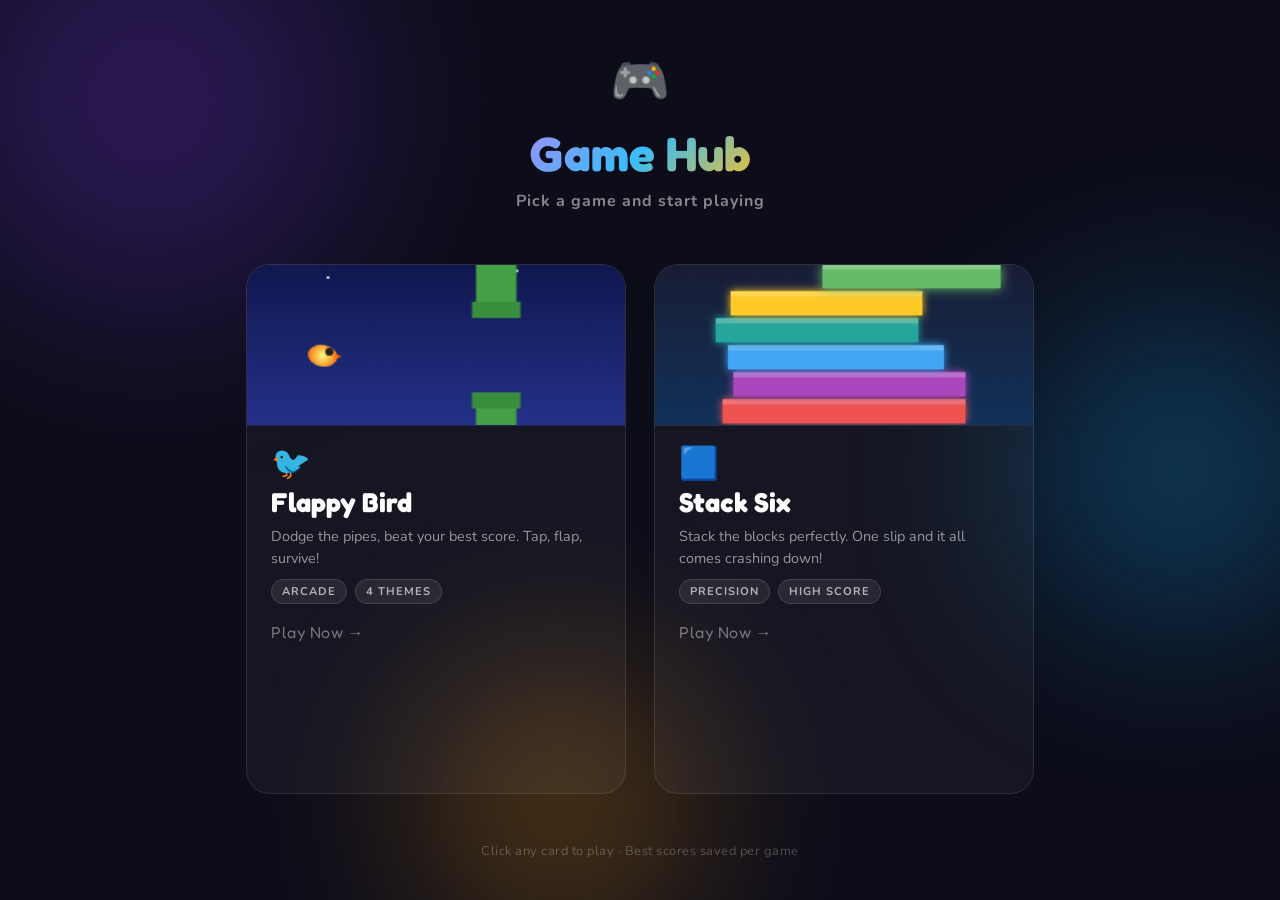
==== index.html @ b2e3699b "Initial game checkin" ====
<!DOCTYPE html>
<html lang="en">

<head>
  <meta charset="UTF-8" />
  <meta name="viewport" content="width=device-width, initial-scale=1.0" />
  <title>Game Hub</title>
  <meta name="description" content="Play Flappy Bird and Stack — two addictive browser games." />
  <link rel="preconnect" href="https://fonts.googleapis.com" />
  <link rel="preconnect" href="https://fonts.gstatic.com" crossorigin />
  <link href="https://fonts.googleapis.com/css2?family=Fredoka+One&family=Nunito:wght@400;700;900&display=swap"
    rel="stylesheet" />
  <link rel="stylesheet" href="menu.css" />
</head>

<body>
  <div class="bg-orbs">
    <div class="orb orb1"></div>
    <div class="orb orb2"></div>
    <div class="orb orb3"></div>
  </div>

  <div class="page">
    <header class="site-header">
      <div class="logo-mark">🎮</div>
      <h1 class="site-title">Game Hub</h1>
      <p class="site-subtitle">Pick a game and start playing</p>
    </header>

    <main class="game-grid">

      <!-- Flappy Bird Card -->
      <a href="flappy.html" class="game-card" id="card-flappy">
        <div class="card-glow flappy-glow"></div>
        <div class="card-preview flappy-preview">
          <canvas id="flappy-preview-canvas" width="280" height="160"></canvas>
        </div>
        <div class="card-body">
          <div class="card-icon">🐦</div>
          <h2 class="card-title">Flappy Bird</h2>
          <p class="card-desc">Dodge the pipes, beat your best score. Tap, flap, survive!</p>
          <div class="card-tags">
            <span class="tag">Arcade</span>
            <span class="tag">4 Themes</span>
          </div>
          <div class="card-cta">Play Now →</div>
        </div>
      </a>

      <!-- Stack Card -->
      <a href="stack.html" class="game-card" id="card-stack">
        <div class="card-glow stack-glow"></div>
        <div class="card-preview stack-preview">
          <canvas id="stack-preview-canvas" width="280" height="160"></canvas>
        </div>
        <div class="card-body">
          <div class="card-icon">🟦</div>
          <h2 class="card-title">Stack Six</h2>
          <p class="card-desc">Stack the blocks perfectly. One slip and it all comes crashing down!</p>
          <div class="card-tags">
            <span class="tag">Precision</span>
            <span class="tag">High Score</span>
          </div>
          <div class="card-cta">Play Now →</div>
        </div>
      </a>

    </main>

    <footer class="site-footer">
      <p>Click any card to play · Best scores saved per game</p>
    </footer>
  </div>

  <script>
    // ── Animated preview: Flappy Bird ──────────────────────────
    (function () {
      const c = document.getElementById('flappy-preview-canvas');
      const ctx = c.getContext('2d');
      const W = c.width, H = c.height;
      let t = 0;
      const pipes = [{ x: 220, gap: 55, topH: 60 }, { x: 370, gap: 55, topH: 90 }];
      const birdY = { val: H / 2 - 10 };

      function drawF() {
        t += 0.04;
        ctx.clearRect(0, 0, W, H);
        const sky = ctx.createLinearGradient(0, 0, 0, H);
        sky.addColorStop(0, '#0c1445'); sky.addColorStop(1, '#283593');
        ctx.fillStyle = sky; ctx.fillRect(0, 0, W, H);
        ctx.fillStyle = '#fff';
        [[20, 15], [60, 30], [120, 10], [200, 25], [250, 8]].forEach(([x, y]) => {
          ctx.beginPath(); ctx.arc(x, y, 1, 0, Math.PI * 2); ctx.fill();
        });
        for (const p of pipes) {
          p.x -= 1.2;
          if (p.x < -40) { p.x = W + 40; p.topH = 40 + Math.random() * 60; }
          ctx.fillStyle = '#43a047';
          ctx.fillRect(p.x, 0, 30, p.topH);
          ctx.fillRect(p.x, p.topH + p.gap, 30, H - p.topH - p.gap - 20);
          ctx.fillStyle = '#388e3c';
          ctx.fillRect(p.x - 3, p.topH - 12, 36, 12);
          ctx.fillRect(p.x - 3, p.topH + p.gap, 36, 12);
        }
        ctx.fillStyle = '#388e3c'; ctx.fillRect(0, H - 20, W, 20);
        ctx.fillStyle = '#66bb6a'; ctx.fillRect(0, H - 20, W, 5);
        birdY.val = H / 2 - 10 + Math.sin(t) * 18;
        const bd = ctx.createRadialGradient(W * 0.2, birdY.val, 1, W * 0.2, birdY.val, 10);
        bd.addColorStop(0, '#fff176'); bd.addColorStop(1, '#f57f17');
        ctx.fillStyle = bd;
        ctx.beginPath(); ctx.ellipse(W * 0.2, birdY.val, 11, 8, Math.sin(t * 0.5) * 0.2, 0, Math.PI * 2);
        ctx.fill();
        ctx.fillStyle = '#212121'; ctx.beginPath(); ctx.arc(W * 0.2 + 5, birdY.val - 3, 3, 0, Math.PI * 2); ctx.fill();
        ctx.fillStyle = '#ff6f00';
        ctx.beginPath(); ctx.moveTo(W * 0.2 + 9, birdY.val - 1); ctx.lineTo(W * 0.2 + 14, birdY.val); ctx.lineTo(W * 0.2 + 9, birdY.val + 3); ctx.closePath(); ctx.fill();
        requestAnimationFrame(drawF);
      }
      drawF();
    })();

    // ── Animated preview: Stack ────────────────────────────────
    (function () {
      const c = document.getElementById('stack-preview-canvas');
      const ctx = c.getContext('2d');
      const W = c.width, H = c.height;
      const COLORS = ['#ef5350', '#ab47bc', '#42a5f5', '#26a69a', '#ffca28', '#66bb6a'];
      const bh = 18, baseW = 180;
      let movX = 0, movDir = 1;
      const placed = [
        { x: (W - baseW) / 2, w: baseW, col: COLORS[0] },
        { x: (W - baseW) / 2 + 8, w: baseW - 8, col: COLORS[1] },
        { x: (W - baseW) / 2 + 4, w: baseW - 20, col: COLORS[2] },
        { x: (W - baseW) / 2 - 5, w: baseW - 30, col: COLORS[3] },
        { x: (W - baseW) / 2 + 6, w: baseW - 38, col: COLORS[4] },
      ];
      function drawS() {
        movX += movDir * 1.5;
        if (movX > 80 || movX < -60) movDir *= -1;
        ctx.clearRect(0, 0, W, H);
        const bg = ctx.createLinearGradient(0, 0, 0, H);
        bg.addColorStop(0, '#1a1a2e'); bg.addColorStop(1, '#0f3460');
        ctx.fillStyle = bg; ctx.fillRect(0, 0, W, H);
        const startY = H - 20;
        placed.forEach((b, i) => {
          const y = startY - (i + 1) * (bh + 2);
          ctx.fillStyle = b.col; ctx.shadowColor = b.col; ctx.shadowBlur = 6;
          ctx.fillRect(b.x, y, b.w, bh); ctx.shadowBlur = 0;
          ctx.fillStyle = 'rgba(255,255,255,0.2)'; ctx.fillRect(b.x, y, b.w, 4);
        });
        const topBlock = placed[placed.length - 1];
        const movY = startY - (placed.length + 1) * (bh + 2);
        const curW = topBlock.w - 10;
        const curX = topBlock.x + 5 + movX;
        ctx.fillStyle = COLORS[5]; ctx.shadowColor = COLORS[5]; ctx.shadowBlur = 8;
        ctx.fillRect(curX, movY, curW, bh); ctx.shadowBlur = 0;
        ctx.fillStyle = 'rgba(255,255,255,0.2)'; ctx.fillRect(curX, movY, curW, 4);
        ctx.fillStyle = '#0f3460'; ctx.fillRect(0, H - 20, W, 20);
        requestAnimationFrame(drawS);
      }
      drawS();
    })();
  </script>
</body>

</html>
---- menu.css ----
/* ===== Reset & Base ===== */
*,
*::before,
*::after {
    box-sizing: border-box;
    margin: 0;
    padding: 0;
}

body {
    min-height: 100vh;
    font-family: 'Nunito', sans-serif;
    background: #0d0d1a;
    color: #fff;
    overflow-x: hidden;
}

/* ===== Animated background orbs ===== */
.bg-orbs {
    position: fixed;
    inset: 0;
    pointer-events: none;
    z-index: 0;
    overflow: hidden;
}

.orb {
    position: absolute;
    border-radius: 50%;
    filter: blur(80px);
    opacity: 0.35;
    animation: drift 12s ease-in-out infinite alternate;
}

.orb1 {
    width: 500px;
    height: 500px;
    background: radial-gradient(circle, #7c3aed, transparent);
    top: -150px;
    left: -100px;
    animation-delay: 0s;
}

.orb2 {
    width: 400px;
    height: 400px;
    background: radial-gradient(circle, #0ea5e9, transparent);
    top: 30%;
    right: -100px;
    animation-delay: -4s;
}

.orb3 {
    width: 350px;
    height: 350px;
    background: radial-gradient(circle, #f59e0b, transparent);
    bottom: -80px;
    left: 30%;
    animation-delay: -8s;
}

@keyframes drift {
    from {
        transform: translate(0, 0) scale(1);
    }

    to {
        transform: translate(30px, 20px) scale(1.08);
    }
}

/* ===== Page Layout ===== */
.page {
    position: relative;
    z-index: 1;
    min-height: 100vh;
    display: flex;
    flex-direction: column;
    align-items: center;
    padding: 48px 20px 40px;
}

/* ===== Header ===== */
.site-header {
    text-align: center;
    margin-bottom: 52px;
}

.logo-mark {
    font-size: 3rem;
    display: block;
    margin-bottom: 10px;
    animation: bob 3s ease-in-out infinite;
}

@keyframes bob {

    0%,
    100% {
        transform: translateY(0) rotate(-3deg);
    }

    50% {
        transform: translateY(-8px) rotate(3deg);
    }
}

.site-title {
    font-family: 'Fredoka One', cursive;
    font-size: 3rem;
    background: linear-gradient(135deg, #a78bfa, #38bdf8, #fbbf24);
    -webkit-background-clip: text;
    -webkit-text-fill-color: transparent;
    background-clip: text;
    margin-bottom: 8px;
}

.site-subtitle {
    font-size: 1rem;
    color: rgba(255, 255, 255, 0.5);
    font-weight: 700;
    letter-spacing: 1px;
}

/* ===== Game Grid ===== */
.game-grid {
    display: grid;
    grid-template-columns: repeat(auto-fit, minmax(300px, 380px));
    gap: 28px;
    justify-content: center;
    width: 100%;
    max-width: 820px;
    flex: 1;
}

/* ===== Game Card ===== */
.game-card {
    position: relative;
    display: flex;
    flex-direction: column;
    background: rgba(255, 255, 255, 0.04);
    border: 1px solid rgba(255, 255, 255, 0.1);
    border-radius: 24px;
    overflow: hidden;
    text-decoration: none;
    color: inherit;
    transition: transform 0.25s cubic-bezier(0.34, 1.56, 0.64, 1),
        box-shadow 0.25s ease,
        border-color 0.25s ease;
    cursor: pointer;
}

.game-card:hover {
    transform: translateY(-8px) scale(1.02);
    border-color: rgba(255, 255, 255, 0.22);
}

/* Card glow */
.card-glow {
    position: absolute;
    inset: 0;
    opacity: 0;
    transition: opacity 0.3s ease;
    border-radius: 24px;
    pointer-events: none;
}

.game-card:hover .card-glow {
    opacity: 1;
}

.flappy-glow {
    box-shadow: inset 0 0 50px rgba(251, 191, 36, 0.15),
        0 0 40px rgba(251, 191, 36, 0.2);
}

.stack-glow {
    box-shadow: inset 0 0 50px rgba(99, 102, 241, 0.15),
        0 0 40px rgba(99, 102, 241, 0.2);
}

.game-card:hover #card-flappy,
#card-flappy:hover {
    box-shadow: 0 20px 60px rgba(251, 191, 36, 0.25);
}

.game-card:hover #card-stack,
#card-stack:hover {
    box-shadow: 0 20px 60px rgba(99, 102, 241, 0.25);
}

#card-flappy:hover {
    box-shadow: 0 20px 60px rgba(251, 191, 36, 0.3);
}

#card-stack:hover {
    box-shadow: 0 20px 60px rgba(99, 102, 241, 0.3);
}

/* Canvas Preview */
.card-preview {
    width: 100%;
    overflow: hidden;
    border-bottom: 1px solid rgba(255, 255, 255, 0.08);
}

.card-preview canvas {
    display: block;
    width: 100%;
    height: 160px;
    object-fit: cover;
}

.flappy-preview {
    background: #0c1445;
}

.stack-preview {
    background: #1a1a2e;
}

/* Card Body */
.card-body {
    padding: 22px 24px 26px;
    display: flex;
    flex-direction: column;
    gap: 8px;
}

.card-icon {
    font-size: 2rem;
    line-height: 1;
}

.card-title {
    font-family: 'Fredoka One', cursive;
    font-size: 1.7rem;
    color: #fff;
    line-height: 1.1;
}

.card-desc {
    font-size: 0.9rem;
    color: rgba(255, 255, 255, 0.55);
    line-height: 1.5;
}

.card-tags {
    display: flex;
    gap: 8px;
    flex-wrap: wrap;
    margin-top: 2px;
}

.tag {
    font-size: 0.7rem;
    font-weight: 700;
    letter-spacing: 1px;
    text-transform: uppercase;
    padding: 4px 10px;
    border-radius: 50px;
    background: rgba(255, 255, 255, 0.08);
    border: 1px solid rgba(255, 255, 255, 0.12);
    color: rgba(255, 255, 255, 0.65);
}

.card-cta {
    margin-top: 10px;
    font-family: 'Fredoka One', cursive;
    font-size: 1rem;
    letter-spacing: 0.5px;
    color: rgba(255, 255, 255, 0.4);
    transition: color 0.2s, letter-spacing 0.2s;
}

.game-card:hover .card-cta {
    color: #fff;
    letter-spacing: 1.5px;
}

#card-flappy:hover .card-cta {
    color: #fbbf24;
}

#card-stack:hover .card-cta {
    color: #a78bfa;
}

/* ===== Footer ===== */
.site-footer {
    margin-top: 48px;
    font-size: 0.8rem;
    color: rgba(255, 255, 255, 0.25);
    text-align: center;
    letter-spacing: 0.5px;
}

/* ===== Responsive ===== */
@media (max-width: 480px) {
    .site-title {
        font-size: 2.2rem;
    }

    .game-grid {
        grid-template-columns: 1fr;
    }
}
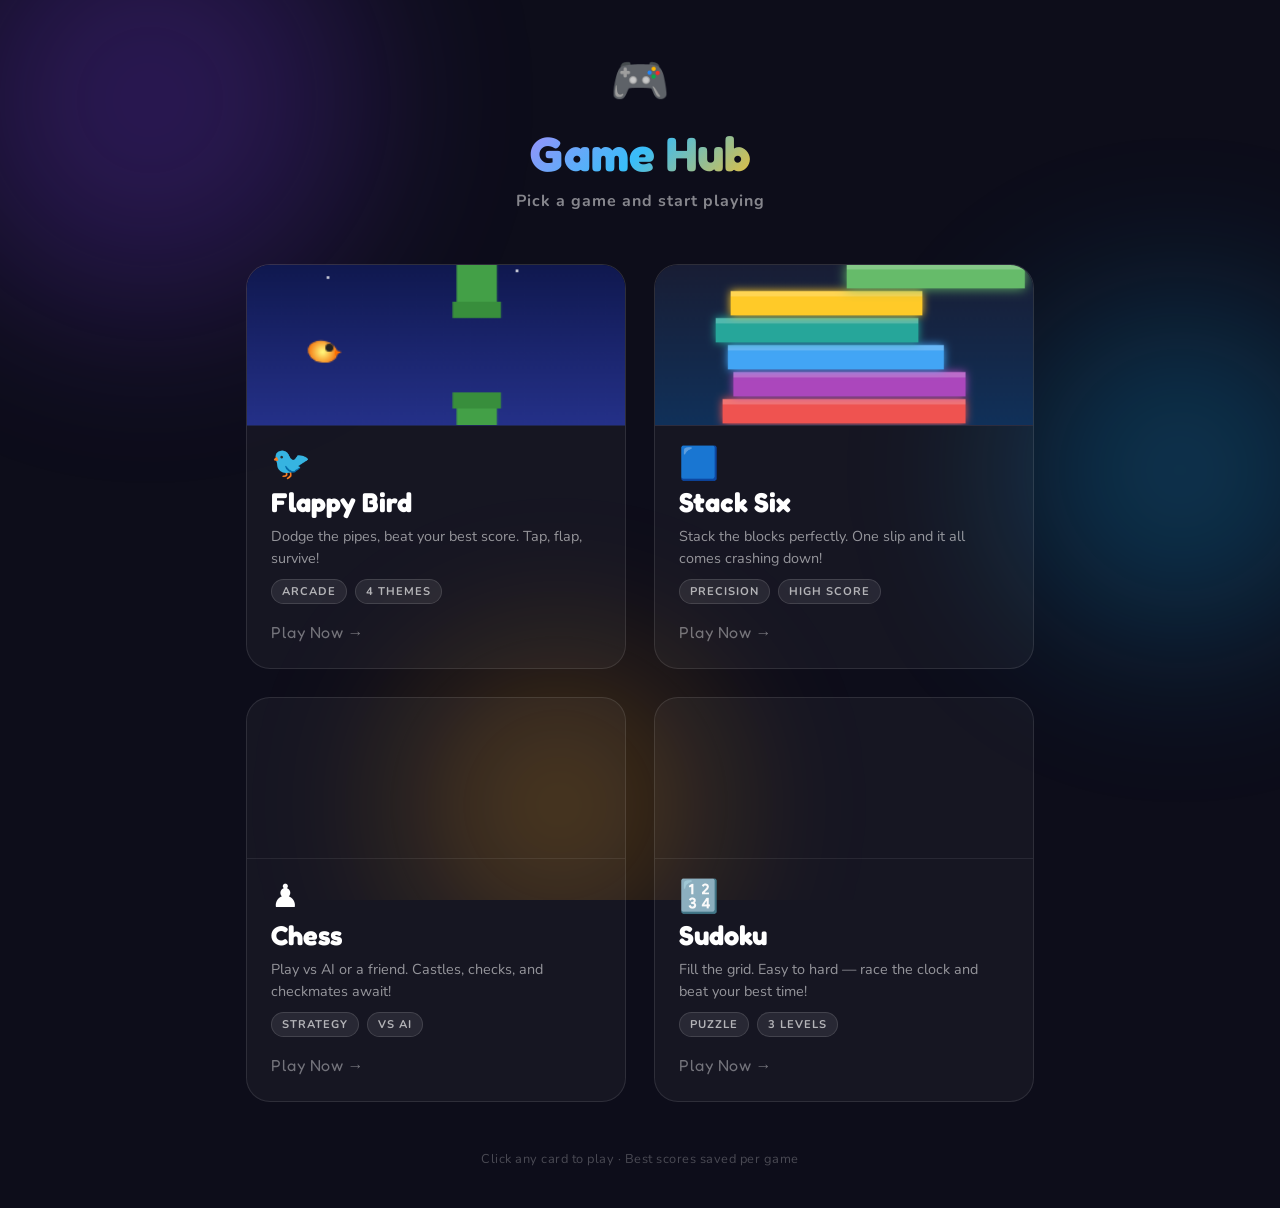
==== commit 49ad7c33: "added chess and sudoku game" ====
--- a/index.html
+++ b/index.html
@@ -60,6 +60,42 @@
           <div class="card-tags">
             <span class="tag">Precision</span>
             <span class="tag">High Score</span>
+          </div>
+          <div class="card-cta">Play Now →</div>
+        </div>
+      </a>
+
+      <!-- Chess Card -->
+      <a href="chess.html" class="game-card" id="card-chess">
+        <div class="card-glow chess-glow"></div>
+        <div class="card-preview chess-preview">
+          <canvas id="chess-preview-canvas" width="280" height="160"></canvas>
+        </div>
+        <div class="card-body">
+          <div class="card-icon">♟</div>
+          <h2 class="card-title">Chess</h2>
+          <p class="card-desc">Play vs AI or a friend. Castles, checks, and checkmates await!</p>
+          <div class="card-tags">
+            <span class="tag">Strategy</span>
+            <span class="tag">vs AI</span>
+          </div>
+          <div class="card-cta">Play Now →</div>
+        </div>
+      </a>
+
+      <!-- Sudoku Card -->
+      <a href="sudoku.html" class="game-card" id="card-sudoku">
+        <div class="card-glow sudoku-glow"></div>
+        <div class="card-preview sudoku-preview">
+          <canvas id="sudoku-preview-canvas" width="280" height="160"></canvas>
+        </div>
+        <div class="card-body">
+          <div class="card-icon">🔢</div>
+          <h2 class="card-title">Sudoku</h2>
+          <p class="card-desc">Fill the grid. Easy to hard — race the clock and beat your best time!</p>
+          <div class="card-tags">
+            <span class="tag">Puzzle</span>
+            <span class="tag">3 Levels</span>
           </div>
           <div class="card-cta">Play Now →</div>
         </div>
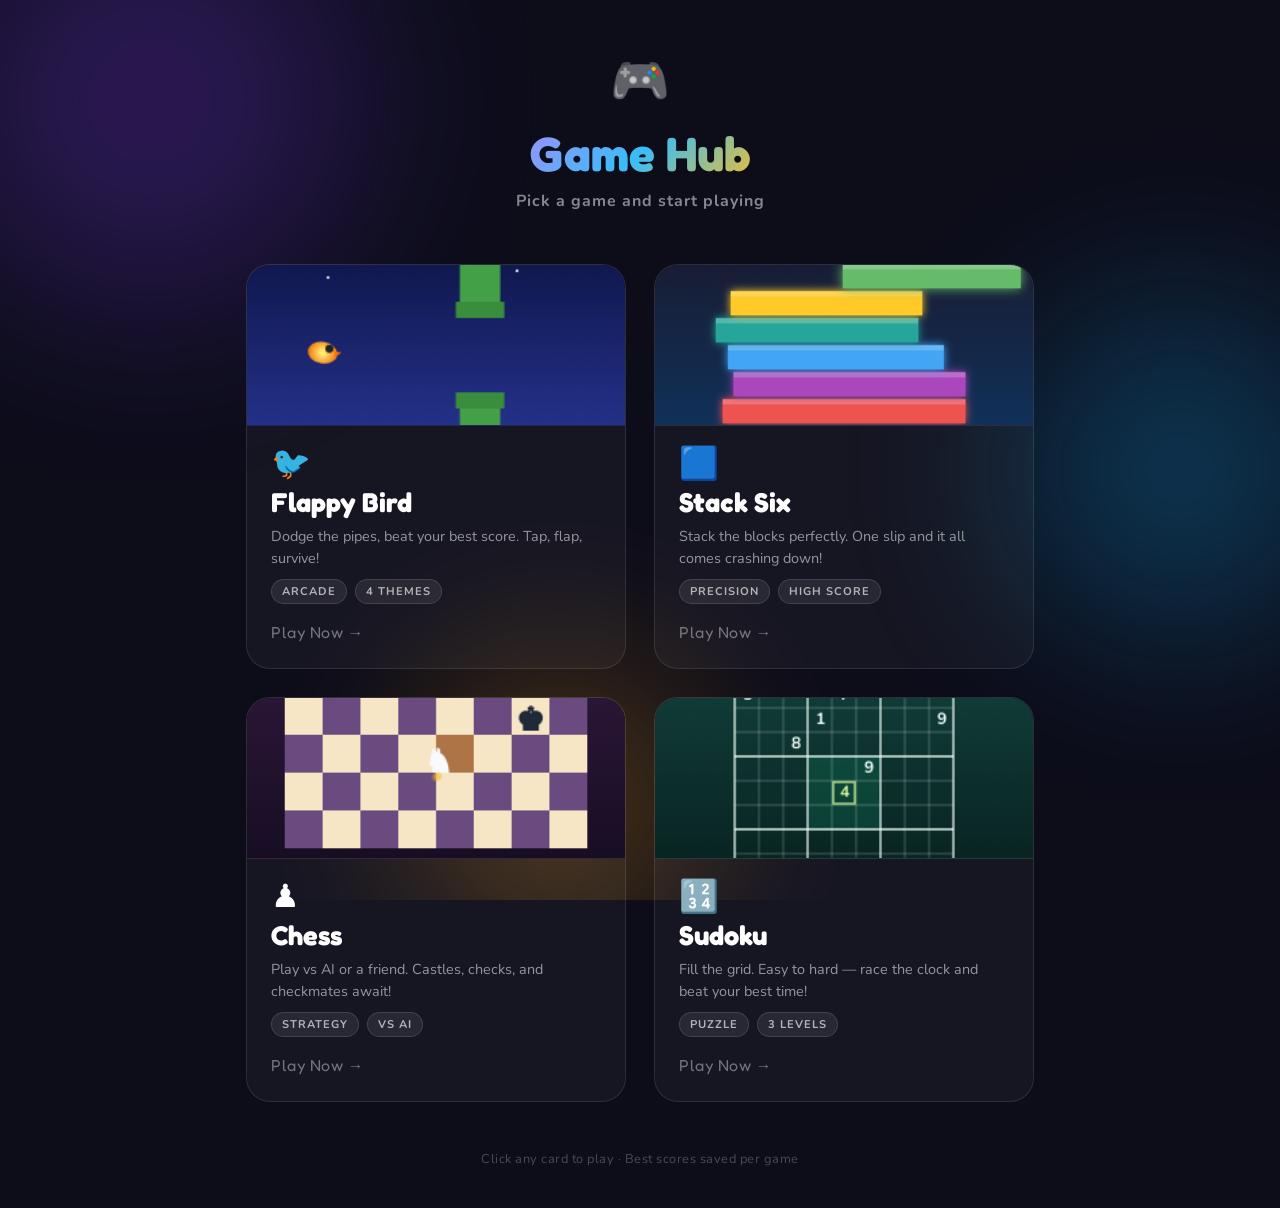
==== commit 7657af8a: "updated the main menu page for Chess and Sudoku" ====
--- a/index.html
+++ b/index.html
@@ -155,9 +155,9 @@
     })();
 
     // ── Animated preview: Stack ────────────────────────────────
-    (function () {
-      const c = document.getElementById('stack-preview-canvas');
-      const ctx = c.getContext('2d');
+    (function () {
+      const c = document.getElementById('stack-preview-canvas');
+      const ctx = c.getContext('2d');
       const W = c.width, H = c.height;
       const COLORS = ['#ef5350', '#ab47bc', '#42a5f5', '#26a69a', '#ffca28', '#66bb6a'];
       const bh = 18, baseW = 180;
@@ -192,10 +192,153 @@
         ctx.fillStyle = 'rgba(255,255,255,0.2)'; ctx.fillRect(curX, movY, curW, 4);
         ctx.fillStyle = '#0f3460'; ctx.fillRect(0, H - 20, W, 20);
         requestAnimationFrame(drawS);
-      }
-      drawS();
-    })();
-  </script>
+      }
+      drawS();
+    })();
+
+    // Animated preview: Chess
+    (function () {
+      const c = document.getElementById('chess-preview-canvas');
+      const ctx = c.getContext('2d');
+      const W = c.width, H = c.height;
+      const cols = 8, rows = 4;
+      const sq = 28;
+      const boardX = (W - cols * sq) / 2;
+      const boardY = 20;
+      let phase = 0;
+      const trail = [];
+      const from = { x: 1, y: 3 };
+      const to = { x: 4, y: 1 };
+
+      function drawC() {
+        phase += 0.015;
+        const prog = (Math.sin(phase) + 1) * 0.5;
+        ctx.clearRect(0, 0, W, H);
+
+        const bg = ctx.createLinearGradient(0, 0, 0, H);
+        bg.addColorStop(0, '#2d1739');
+        bg.addColorStop(1, '#140d21');
+        ctx.fillStyle = bg;
+        ctx.fillRect(0, 0, W, H);
+
+        for (let y = 0; y < rows; y++) {
+          for (let x = 0; x < cols; x++) {
+            const light = (x + y) % 2 === 0;
+            ctx.fillStyle = light ? '#f7e6c6' : '#6a4a7f';
+            ctx.fillRect(boardX + x * sq, boardY + y * sq, sq, sq);
+          }
+        }
+
+        const hx = boardX + to.x * sq;
+        const hy = boardY + to.y * sq;
+        ctx.fillStyle = `rgba(245, 158, 11, ${0.25 + 0.25 * Math.sin(phase * 2)})`;
+        ctx.fillRect(hx, hy, sq, sq);
+
+        const px = boardX + (from.x + (to.x - from.x) * prog) * sq + sq / 2;
+        const py = boardY + (from.y + (to.y - from.y) * prog) * sq + sq / 2;
+
+        trail.push({ x: px, y: py, a: 0.26 });
+        if (trail.length > 8) trail.shift();
+        trail.forEach((dot, i) => {
+          ctx.fillStyle = `rgba(251,191,36,${dot.a * (i / trail.length)})`;
+          ctx.beginPath();
+          ctx.arc(dot.x, dot.y + 8, 3, 0, Math.PI * 2);
+          ctx.fill();
+        });
+
+        ctx.font = 'bold 24px Nunito';
+        ctx.textAlign = 'center';
+        ctx.textBaseline = 'middle';
+
+        ctx.fillStyle = '#f8fafc';
+        ctx.fillText('♞', px, py);
+
+        ctx.fillStyle = '#1f2937';
+        ctx.fillText('♚', boardX + 6.5 * sq, boardY + 0.7 * sq);
+
+        ctx.fillStyle = '#fff';
+        ctx.font = '700 11px Nunito';
+        ctx.fillText('CHECK TACTIC', W / 2, H - 12);
+
+        requestAnimationFrame(drawC);
+      }
+
+      drawC();
+    })();
+
+    // Animated preview: Sudoku
+    (function () {
+      const c = document.getElementById('sudoku-preview-canvas');
+      const ctx = c.getContext('2d');
+      const W = c.width, H = c.height;
+      const size = 18;
+      const gX = (W - size * 9) / 2;
+      const gY = 10;
+      let step = 0;
+      const fills = [
+        { r: 0, c: 0, n: 5 }, { r: 0, c: 4, n: 7 }, { r: 1, c: 3, n: 1 },
+        { r: 1, c: 8, n: 9 }, { r: 2, c: 2, n: 8 }, { r: 3, c: 5, n: 9 },
+        { r: 4, c: 4, n: 4 }, { r: 5, c: 0, n: 7 }, { r: 6, c: 6, n: 2 },
+        { r: 7, c: 1, n: 3 }, { r: 7, c: 7, n: 8 }, { r: 8, c: 8, n: 6 }
+      ];
+
+      function drawU() {
+        step += 0.05;
+        const reveal = Math.floor((step * 2.5) % (fills.length + 6));
+
+        ctx.clearRect(0, 0, W, H);
+
+        const bg = ctx.createLinearGradient(0, 0, 0, H);
+        bg.addColorStop(0, '#123f3a');
+        bg.addColorStop(1, '#08211f');
+        ctx.fillStyle = bg;
+        ctx.fillRect(0, 0, W, H);
+
+        ctx.fillStyle = 'rgba(16,185,129,0.16)';
+        ctx.fillRect(gX + 3 * size, gY + 3 * size, 3 * size, 3 * size);
+
+        for (let i = 0; i <= 9; i++) {
+          const thick = i % 3 === 0;
+          ctx.strokeStyle = thick ? 'rgba(236,253,245,0.7)' : 'rgba(236,253,245,0.25)';
+          ctx.lineWidth = thick ? 1.8 : 1;
+          ctx.beginPath();
+          ctx.moveTo(gX + i * size, gY);
+          ctx.lineTo(gX + i * size, gY + size * 9);
+          ctx.stroke();
+          ctx.beginPath();
+          ctx.moveTo(gX, gY + i * size);
+          ctx.lineTo(gX + size * 9, gY + i * size);
+          ctx.stroke();
+        }
+
+        ctx.textAlign = 'center';
+        ctx.textBaseline = 'middle';
+        ctx.font = '700 12px Nunito';
+
+        fills.forEach((cell, i) => {
+          if (i > reveal) return;
+          const x = gX + cell.c * size + size / 2;
+          const y = gY + cell.r * size + size / 2;
+          const isActive = i === reveal % fills.length;
+          ctx.fillStyle = isActive ? '#d9f99d' : '#f0fdfa';
+          ctx.fillText(String(cell.n), x, y);
+          if (isActive) {
+            ctx.strokeStyle = 'rgba(217,249,157,0.8)';
+            ctx.lineWidth = 1.5;
+            ctx.strokeRect(gX + cell.c * size + 1, gY + cell.r * size + 1, size - 2, size - 2);
+          }
+        });
+
+        ctx.fillStyle = '#ecfeff';
+        ctx.font = '700 11px Nunito';
+        ctx.fillText('SOLVING...', W / 2, H - 8);
+
+        requestAnimationFrame(drawU);
+      }
+
+      drawU();
+    })();
+  </script>
 </body>
 
-</html>+</html>
--- a/menu.css
+++ b/menu.css
@@ -174,28 +174,56 @@
         0 0 40px rgba(251, 191, 36, 0.2);
 }
 
-.stack-glow {
-    box-shadow: inset 0 0 50px rgba(99, 102, 241, 0.15),
-        0 0 40px rgba(99, 102, 241, 0.2);
-}
+.stack-glow {
+    box-shadow: inset 0 0 50px rgba(99, 102, 241, 0.15),
+        0 0 40px rgba(99, 102, 241, 0.2);
+}
+
+.chess-glow {
+    box-shadow: inset 0 0 50px rgba(245, 158, 11, 0.16),
+        0 0 40px rgba(245, 158, 11, 0.22);
+}
+
+.sudoku-glow {
+    box-shadow: inset 0 0 50px rgba(16, 185, 129, 0.14),
+        0 0 40px rgba(16, 185, 129, 0.2);
+}
 
 .game-card:hover #card-flappy,
 #card-flappy:hover {
     box-shadow: 0 20px 60px rgba(251, 191, 36, 0.25);
 }
 
-.game-card:hover #card-stack,
-#card-stack:hover {
-    box-shadow: 0 20px 60px rgba(99, 102, 241, 0.25);
-}
+.game-card:hover #card-stack,
+#card-stack:hover {
+    box-shadow: 0 20px 60px rgba(99, 102, 241, 0.25);
+}
+
+.game-card:hover #card-chess,
+#card-chess:hover {
+    box-shadow: 0 20px 60px rgba(245, 158, 11, 0.25);
+}
+
+.game-card:hover #card-sudoku,
+#card-sudoku:hover {
+    box-shadow: 0 20px 60px rgba(16, 185, 129, 0.24);
+}
 
 #card-flappy:hover {
     box-shadow: 0 20px 60px rgba(251, 191, 36, 0.3);
 }
 
-#card-stack:hover {
-    box-shadow: 0 20px 60px rgba(99, 102, 241, 0.3);
-}
+#card-stack:hover {
+    box-shadow: 0 20px 60px rgba(99, 102, 241, 0.3);
+}
+
+#card-chess:hover {
+    box-shadow: 0 20px 60px rgba(245, 158, 11, 0.3);
+}
+
+#card-sudoku:hover {
+    box-shadow: 0 20px 60px rgba(16, 185, 129, 0.3);
+}
 
 /* Canvas Preview */
 .card-preview {
@@ -215,9 +243,17 @@
     background: #0c1445;
 }
 
-.stack-preview {
-    background: #1a1a2e;
-}
+.stack-preview {
+    background: #1a1a2e;
+}
+
+.chess-preview {
+    background: #22152a;
+}
+
+.sudoku-preview {
+    background: #0f2b2a;
+}
 
 /* Card Body */
 .card-body {
@@ -282,9 +318,17 @@
     color: #fbbf24;
 }
 
-#card-stack:hover .card-cta {
-    color: #a78bfa;
-}
+#card-stack:hover .card-cta {
+    color: #a78bfa;
+}
+
+#card-chess:hover .card-cta {
+    color: #f59e0b;
+}
+
+#card-sudoku:hover .card-cta {
+    color: #10b981;
+}
 
 /* ===== Footer ===== */
 .site-footer {
@@ -304,4 +348,4 @@
     .game-grid {
         grid-template-columns: 1fr;
     }
-}+}
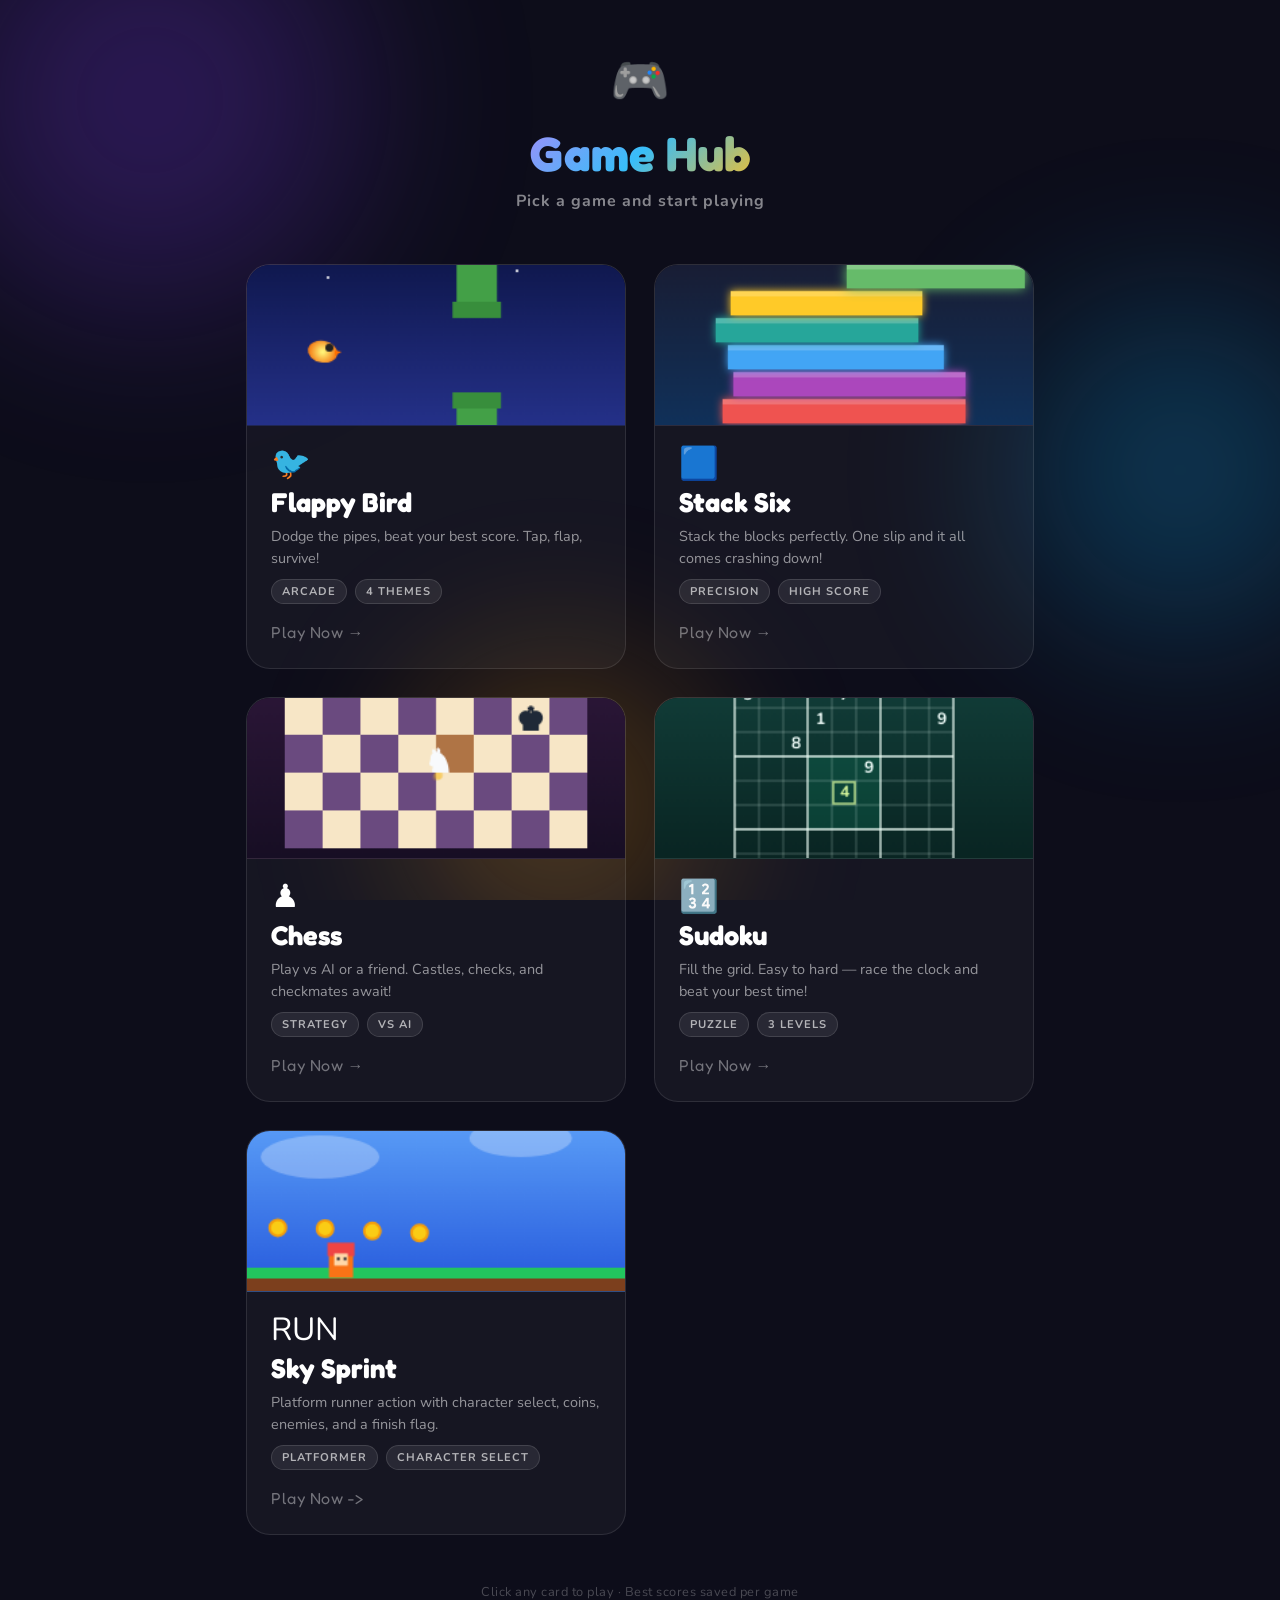
==== commit 48f7eea2: "Added one more game Sky Sprint" ====
--- a/index.html
+++ b/index.html
@@ -5,7 +5,7 @@
   <meta charset="UTF-8" />
   <meta name="viewport" content="width=device-width, initial-scale=1.0" />
   <title>Game Hub</title>
-  <meta name="description" content="Play Flappy Bird and Stack — two addictive browser games." />
+  <meta name="description" content="Play addictive browser games here" />
   <link rel="preconnect" href="https://fonts.googleapis.com" />
   <link rel="preconnect" href="https://fonts.gstatic.com" crossorigin />
   <link href="https://fonts.googleapis.com/css2?family=Fredoka+One&family=Nunito:wght@400;700;900&display=swap"
@@ -99,9 +99,27 @@
           </div>
           <div class="card-cta">Play Now →</div>
         </div>
-      </a>
-
-    </main>
+      </a>
+
+      <!-- Sky Sprint Card -->
+      <a href="mario.html" class="game-card" id="card-mario">
+        <div class="card-glow mario-glow"></div>
+        <div class="card-preview mario-preview">
+          <canvas id="mario-preview-canvas" width="280" height="160"></canvas>
+        </div>
+        <div class="card-body">
+          <div class="card-icon">RUN</div>
+          <h2 class="card-title">Sky Sprint</h2>
+          <p class="card-desc">Platform runner action with character select, coins, enemies, and a finish flag.</p>
+          <div class="card-tags">
+            <span class="tag">Platformer</span>
+            <span class="tag">Character Select</span>
+          </div>
+          <div class="card-cta">Play Now -&gt;</div>
+        </div>
+      </a>
+
+    </main>
 
     <footer class="site-footer">
       <p>Click any card to play · Best scores saved per game</p>
@@ -338,7 +356,73 @@
 
       drawU();
     })();
+
+    // Animated preview: Sky Sprint
+    (function () {
+      const c = document.getElementById('mario-preview-canvas');
+      if (!c) return;
+      const ctx = c.getContext('2d');
+      const W = c.width, H = c.height;
+      let t = 0;
+      const coins = [120, 155, 190, 225];
+
+      function drawM() {
+        t += 0.04;
+        ctx.clearRect(0, 0, W, H);
+
+        const sky = ctx.createLinearGradient(0, 0, 0, H);
+        sky.addColorStop(0, '#60a5fa');
+        sky.addColorStop(1, '#1d4ed8');
+        ctx.fillStyle = sky;
+        ctx.fillRect(0, 0, W, H);
+
+        ctx.fillStyle = 'rgba(255,255,255,0.28)';
+        ctx.beginPath();
+        ctx.ellipse(80 - (t * 12 % 320), 40, 44, 16, 0, 0, Math.PI * 2);
+        ctx.ellipse(220 - (t * 8 % 320), 26, 38, 14, 0, 0, Math.PI * 2);
+        ctx.fill();
+
+        ctx.fillStyle = '#7c3f1d';
+        ctx.fillRect(0, 128, W, 32);
+        ctx.fillStyle = '#22c55e';
+        ctx.fillRect(0, 122, W, 8);
+
+        const pX = 64 + Math.sin(t * 2) * 8;
+        const pY = 98 + Math.sin(t * 4) * 2;
+        ctx.fillStyle = '#f97316';
+        ctx.fillRect(pX + 4, pY + 12, 18, 18);
+        ctx.fillStyle = '#ef4444';
+        ctx.fillRect(pX + 3, pY + 4, 20, 10);
+        ctx.fillStyle = '#ffd8a8';
+        ctx.fillRect(pX + 8, pY + 12, 10, 9);
+        ctx.fillStyle = '#111827';
+        ctx.fillRect(pX + 10, pY + 15, 2, 2);
+        ctx.fillRect(pX + 15, pY + 15, 2, 2);
+
+        const bob = Math.sin(t * 6);
+        for (let i = 0; i < coins.length; i++) {
+          const cx = coins[i] - (t * 45 % 320);
+          if (cx < -20) continue;
+          ctx.fillStyle = '#facc15';
+          ctx.beginPath();
+          ctx.arc(cx, 94 + Math.sin(t * 5 + i) * 2 + bob, 6, 0, Math.PI * 2);
+          ctx.fill();
+          ctx.strokeStyle = '#f59e0b';
+          ctx.lineWidth = 2;
+          ctx.stroke();
+        }
+
+        ctx.fillStyle = '#fef3c7';
+        ctx.font = '700 10px Nunito';
+        ctx.textAlign = 'center';
+        ctx.fillText('RUN TO THE FLAG', W / 2, 150);
+
+        requestAnimationFrame(drawM);
+      }
+
+      drawM();
+    })();
   </script>
-</body>
+</body>
 
 </html>
--- a/menu.css
+++ b/menu.css
@@ -188,6 +188,11 @@
     box-shadow: inset 0 0 50px rgba(16, 185, 129, 0.14),
         0 0 40px rgba(16, 185, 129, 0.2);
 }
+
+.mario-glow {
+    box-shadow: inset 0 0 50px rgba(249, 115, 22, 0.16),
+        0 0 40px rgba(249, 115, 22, 0.22);
+}
 
 .game-card:hover #card-flappy,
 #card-flappy:hover {
@@ -208,6 +213,11 @@
 #card-sudoku:hover {
     box-shadow: 0 20px 60px rgba(16, 185, 129, 0.24);
 }
+
+.game-card:hover #card-mario,
+#card-mario:hover {
+    box-shadow: 0 20px 60px rgba(249, 115, 22, 0.24);
+}
 
 #card-flappy:hover {
     box-shadow: 0 20px 60px rgba(251, 191, 36, 0.3);
@@ -223,6 +233,10 @@
 
 #card-sudoku:hover {
     box-shadow: 0 20px 60px rgba(16, 185, 129, 0.3);
+}
+
+#card-mario:hover {
+    box-shadow: 0 20px 60px rgba(249, 115, 22, 0.3);
 }
 
 /* Canvas Preview */
@@ -253,6 +267,10 @@
 
 .sudoku-preview {
     background: #0f2b2a;
+}
+
+.mario-preview {
+    background: #1f3f78;
 }
 
 /* Card Body */
@@ -329,6 +347,10 @@
 #card-sudoku:hover .card-cta {
     color: #10b981;
 }
+
+#card-mario:hover .card-cta {
+    color: #f97316;
+}
 
 /* ===== Footer ===== */
 .site-footer {
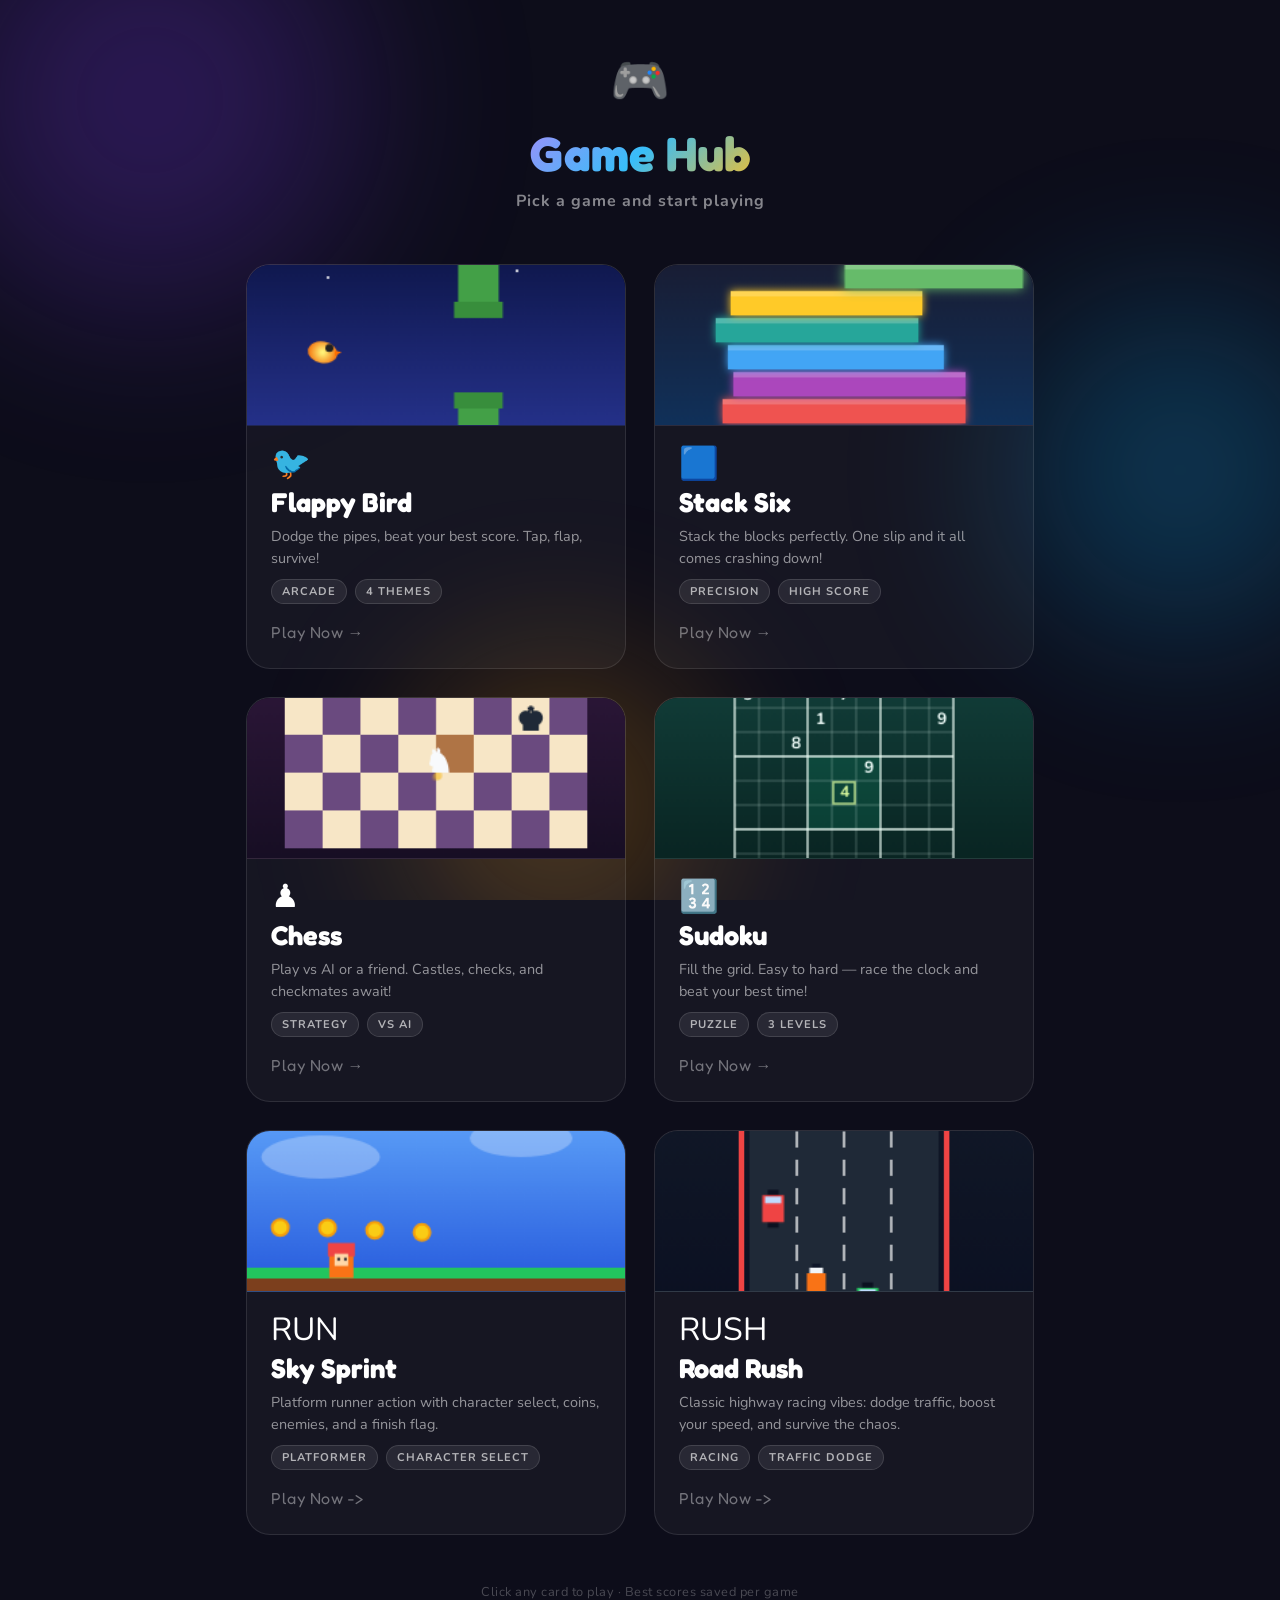
==== commit 2a9d4a8f: "Added one more game Road Rush" ====
--- a/index.html
+++ b/index.html
@@ -114,6 +114,24 @@
           <div class="card-tags">
             <span class="tag">Platformer</span>
             <span class="tag">Character Select</span>
+          </div>
+          <div class="card-cta">Play Now -&gt;</div>
+        </div>
+      </a>
+
+      <!-- Road Rush Card -->
+      <a href="roadrush.html" class="game-card" id="card-roadrush">
+        <div class="card-glow roadrush-glow"></div>
+        <div class="card-preview roadrush-preview">
+          <canvas id="roadrush-preview-canvas" width="280" height="160"></canvas>
+        </div>
+        <div class="card-body">
+          <div class="card-icon">RUSH</div>
+          <h2 class="card-title">Road Rush</h2>
+          <p class="card-desc">Classic highway racing vibes: dodge traffic, boost your speed, and survive the chaos.</p>
+          <div class="card-tags">
+            <span class="tag">Racing</span>
+            <span class="tag">Traffic Dodge</span>
           </div>
           <div class="card-cta">Play Now -&gt;</div>
         </div>
@@ -422,7 +440,93 @@
 
       drawM();
     })();
+
+    // Animated preview: Road Rush
+    (function () {
+      const c = document.getElementById('roadrush-preview-canvas');
+      if (!c) return;
+      const ctx = c.getContext('2d');
+      const W = c.width, H = c.height;
+      const roadW = 140;
+      const roadX = (W - roadW) / 2;
+      const lanes = 4;
+      const cars = [
+        { lane: 0, y: 20, color: '#ef4444' },
+        { lane: 2, y: 78, color: '#22c55e' },
+        { lane: 3, y: 120, color: '#3b82f6' }
+      ];
+      let t = 0;
+      let riderLane = 1.4;
+
+      function lx(lane) {
+        return roadX + (lane + 0.5) * (roadW / lanes);
+      }
+
+      function drawR() {
+        t += 0.035;
+        ctx.clearRect(0, 0, W, H);
+
+        const bg = ctx.createLinearGradient(0, 0, 0, H);
+        bg.addColorStop(0, '#111827');
+        bg.addColorStop(1, '#0b1022');
+        ctx.fillStyle = bg;
+        ctx.fillRect(0, 0, W, H);
+
+        ctx.fillStyle = '#1f2937';
+        ctx.fillRect(roadX, 0, roadW, H);
+        ctx.fillStyle = '#ef4444';
+        ctx.fillRect(roadX - 8, 0, 4, H);
+        ctx.fillRect(roadX + roadW + 4, 0, 4, H);
+
+        ctx.strokeStyle = 'rgba(255,255,255,0.65)';
+        ctx.lineWidth = 2;
+        ctx.setLineDash([12, 9]);
+        ctx.lineDashOffset = -(t * 90);
+        for (let i = 1; i < lanes; i++) {
+          const x = roadX + i * (roadW / lanes);
+          ctx.beginPath();
+          ctx.moveTo(x, -20);
+          ctx.lineTo(x, H + 20);
+          ctx.stroke();
+        }
+        ctx.setLineDash([]);
+
+        cars.forEach((car, i) => {
+          car.y += 1.1 + i * 0.2;
+          if (car.y > H + 30) {
+            car.y = -26 - Math.random() * 30;
+            car.lane = Math.floor(Math.random() * lanes);
+          }
+          const x = lx(car.lane);
+          ctx.fillStyle = '#0b1120';
+          ctx.fillRect(x - 4, car.y - 14, 8, 28);
+          ctx.fillStyle = car.color;
+          ctx.fillRect(x - 8, car.y - 10, 16, 20);
+          ctx.fillStyle = '#bfdbfe';
+          ctx.fillRect(x - 6, car.y - 9, 12, 5);
+        });
+
+        riderLane += (1.5 + Math.sin(t * 3) * 0.95 - riderLane) * 0.08;
+        const rx = lx(riderLane);
+        const ry = H - 24;
+        ctx.fillStyle = '#0f172a';
+        ctx.fillRect(rx - 3, ry - 17, 6, 34);
+        ctx.fillStyle = '#f97316';
+        ctx.fillRect(rx - 7, ry - 10, 14, 16);
+        ctx.fillStyle = '#f1f5f9';
+        ctx.fillRect(rx - 5, ry - 14, 10, 4);
+
+        ctx.fillStyle = '#fde68a';
+        ctx.font = '700 10px Nunito';
+        ctx.textAlign = 'center';
+        ctx.fillText('RUSH HOUR', W / 2, 14);
+
+        requestAnimationFrame(drawR);
+      }
+
+      drawR();
+    })();
   </script>
 </body>
-
+
 </html>
--- a/menu.css
+++ b/menu.css
@@ -193,6 +193,11 @@
     box-shadow: inset 0 0 50px rgba(249, 115, 22, 0.16),
         0 0 40px rgba(249, 115, 22, 0.22);
 }
+
+.roadrush-glow {
+    box-shadow: inset 0 0 50px rgba(244, 63, 94, 0.16),
+        0 0 40px rgba(244, 63, 94, 0.22);
+}
 
 .game-card:hover #card-flappy,
 #card-flappy:hover {
@@ -218,6 +223,11 @@
 #card-mario:hover {
     box-shadow: 0 20px 60px rgba(249, 115, 22, 0.24);
 }
+
+.game-card:hover #card-roadrush,
+#card-roadrush:hover {
+    box-shadow: 0 20px 60px rgba(244, 63, 94, 0.24);
+}
 
 #card-flappy:hover {
     box-shadow: 0 20px 60px rgba(251, 191, 36, 0.3);
@@ -237,6 +247,10 @@
 
 #card-mario:hover {
     box-shadow: 0 20px 60px rgba(249, 115, 22, 0.3);
+}
+
+#card-roadrush:hover {
+    box-shadow: 0 20px 60px rgba(244, 63, 94, 0.3);
 }
 
 /* Canvas Preview */
@@ -271,6 +285,10 @@
 
 .mario-preview {
     background: #1f3f78;
+}
+
+.roadrush-preview {
+    background: #1f2937;
 }
 
 /* Card Body */
@@ -351,6 +369,10 @@
 #card-mario:hover .card-cta {
     color: #f97316;
 }
+
+#card-roadrush:hover .card-cta {
+    color: #f43f5e;
+}
 
 /* ===== Footer ===== */
 .site-footer {
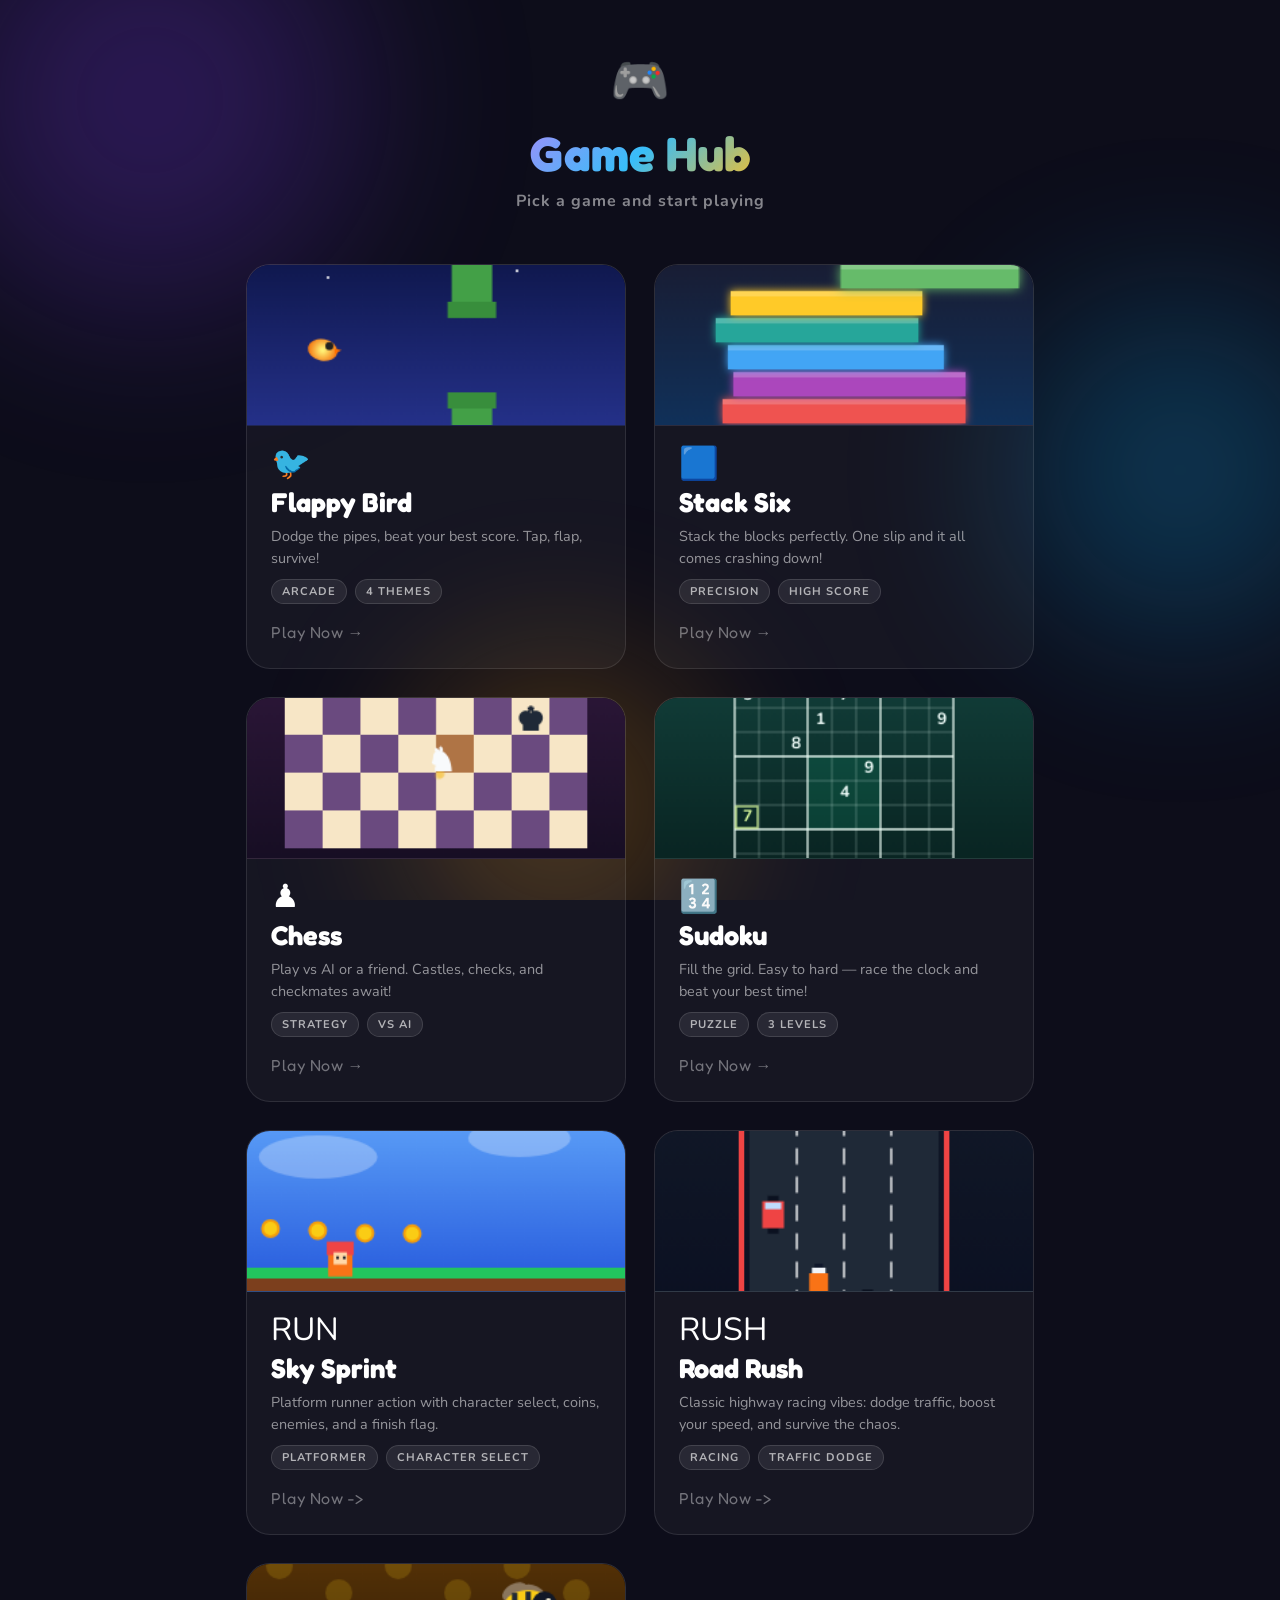
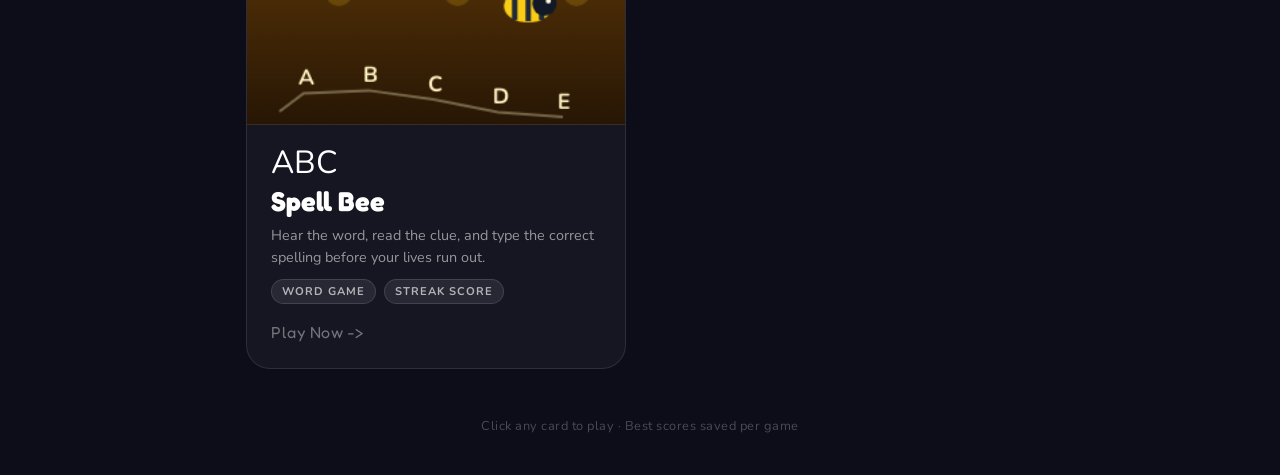
==== commit 0c26e26b: "Spell Bee Game is added" ====
--- a/index.html
+++ b/index.html
@@ -132,6 +132,24 @@
           <div class="card-tags">
             <span class="tag">Racing</span>
             <span class="tag">Traffic Dodge</span>
+          </div>
+          <div class="card-cta">Play Now -&gt;</div>
+        </div>
+      </a>
+
+      <!-- Spell Bee Card -->
+      <a href="spellbee.html" class="game-card" id="card-spellbee">
+        <div class="card-glow spellbee-glow"></div>
+        <div class="card-preview spellbee-preview">
+          <canvas id="spellbee-preview-canvas" width="280" height="160"></canvas>
+        </div>
+        <div class="card-body">
+          <div class="card-icon">ABC</div>
+          <h2 class="card-title">Spell Bee</h2>
+          <p class="card-desc">Hear the word, read the clue, and type the correct spelling before your lives run out.</p>
+          <div class="card-tags">
+            <span class="tag">Word Game</span>
+            <span class="tag">Streak Score</span>
           </div>
           <div class="card-cta">Play Now -&gt;</div>
         </div>
@@ -526,6 +544,91 @@
 
       drawR();
     })();
+
+    // Animated preview: Spell Bee
+    (function () {
+      const c = document.getElementById('spellbee-preview-canvas');
+      if (!c) return;
+      const ctx = c.getContext('2d');
+      const W = c.width, H = c.height;
+      let t = 0;
+      const letters = ['A', 'B', 'C', 'D', 'E'];
+
+      function drawBee(x, y, wingOffset) {
+        ctx.fillStyle = 'rgba(255,255,255,0.35)';
+        ctx.beginPath();
+        ctx.ellipse(x - 10, y - 10 + wingOffset, 10, 6, -0.5, 0, Math.PI * 2);
+        ctx.ellipse(x + 4, y - 10 - wingOffset, 10, 6, 0.5, 0, Math.PI * 2);
+        ctx.fill();
+
+        ctx.fillStyle = '#facc15';
+        ctx.beginPath();
+        ctx.ellipse(x, y, 18, 12, 0, 0, Math.PI * 2);
+        ctx.fill();
+
+        ctx.fillStyle = '#1f2937';
+        ctx.fillRect(x - 12, y - 10, 4, 20);
+        ctx.fillRect(x - 2, y - 11, 4, 22);
+        ctx.fillRect(x + 8, y - 10, 4, 20);
+        ctx.fillStyle = '#111827';
+        ctx.beginPath();
+        ctx.arc(x + 12, y - 2, 9, 0, Math.PI * 2);
+        ctx.fill();
+        ctx.fillStyle = '#fff8db';
+        ctx.beginPath();
+        ctx.arc(x + 15, y - 4, 2, 0, Math.PI * 2);
+        ctx.fill();
+      }
+
+      function drawSpell() {
+        t += 0.035;
+        ctx.clearRect(0, 0, W, H);
+
+        const bg = ctx.createLinearGradient(0, 0, 0, H);
+        bg.addColorStop(0, '#5a3507');
+        bg.addColorStop(1, '#201205');
+        ctx.fillStyle = bg;
+        ctx.fillRect(0, 0, W, H);
+
+        ctx.fillStyle = 'rgba(250, 204, 21, 0.18)';
+        for (let i = 0; i < 6; i++) {
+          const x = 24 + i * 44;
+          const y = 22 + (i % 2) * 20;
+          ctx.beginPath();
+          ctx.arc(x, y, 10, 0, Math.PI * 2);
+          ctx.fill();
+        }
+
+        ctx.fillStyle = '#fff4c2';
+        ctx.font = '700 16px Nunito';
+        letters.forEach((letter, i) => {
+          const x = 38 + i * 48;
+          const y = 118 + Math.sin(t * 2 + i) * 10;
+          ctx.fillText(letter, x, y);
+        });
+
+        ctx.strokeStyle = 'rgba(255, 244, 194, 0.35)';
+        ctx.lineWidth = 2;
+        ctx.beginPath();
+        ctx.moveTo(24, 130);
+        for (let i = 0; i < letters.length; i++) {
+          const x = 42 + i * 48;
+          const y = 124 + Math.sin(t * 2 + i) * 10;
+          ctx.lineTo(x, y);
+        }
+        ctx.stroke();
+
+        drawBee(170 + Math.sin(t) * 42, 62 + Math.cos(t * 1.5) * 10, Math.sin(t * 8) * 3);
+
+        ctx.fillStyle = '#fff7db';
+        ctx.font = '700 10px Nunito';
+        ctx.fillText('SPELL THE WORD', 92, 18);
+
+        requestAnimationFrame(drawSpell);
+      }
+
+      drawSpell();
+    })();
   </script>
 </body>
 
--- a/menu.css
+++ b/menu.css
@@ -198,6 +198,11 @@
     box-shadow: inset 0 0 50px rgba(244, 63, 94, 0.16),
         0 0 40px rgba(244, 63, 94, 0.22);
 }
+
+.spellbee-glow {
+    box-shadow: inset 0 0 50px rgba(250, 204, 21, 0.16),
+        0 0 40px rgba(250, 204, 21, 0.22);
+}
 
 .game-card:hover #card-flappy,
 #card-flappy:hover {
@@ -228,6 +233,11 @@
 #card-roadrush:hover {
     box-shadow: 0 20px 60px rgba(244, 63, 94, 0.24);
 }
+
+.game-card:hover #card-spellbee,
+#card-spellbee:hover {
+    box-shadow: 0 20px 60px rgba(250, 204, 21, 0.24);
+}
 
 #card-flappy:hover {
     box-shadow: 0 20px 60px rgba(251, 191, 36, 0.3);
@@ -251,6 +261,10 @@
 
 #card-roadrush:hover {
     box-shadow: 0 20px 60px rgba(244, 63, 94, 0.3);
+}
+
+#card-spellbee:hover {
+    box-shadow: 0 20px 60px rgba(250, 204, 21, 0.3);
 }
 
 /* Canvas Preview */
@@ -289,6 +303,10 @@
 
 .roadrush-preview {
     background: #1f2937;
+}
+
+.spellbee-preview {
+    background: #2e1b07;
 }
 
 /* Card Body */
@@ -373,6 +391,10 @@
 #card-roadrush:hover .card-cta {
     color: #f43f5e;
 }
+
+#card-spellbee:hover .card-cta {
+    color: #facc15;
+}
 
 /* ===== Footer ===== */
 .site-footer {
